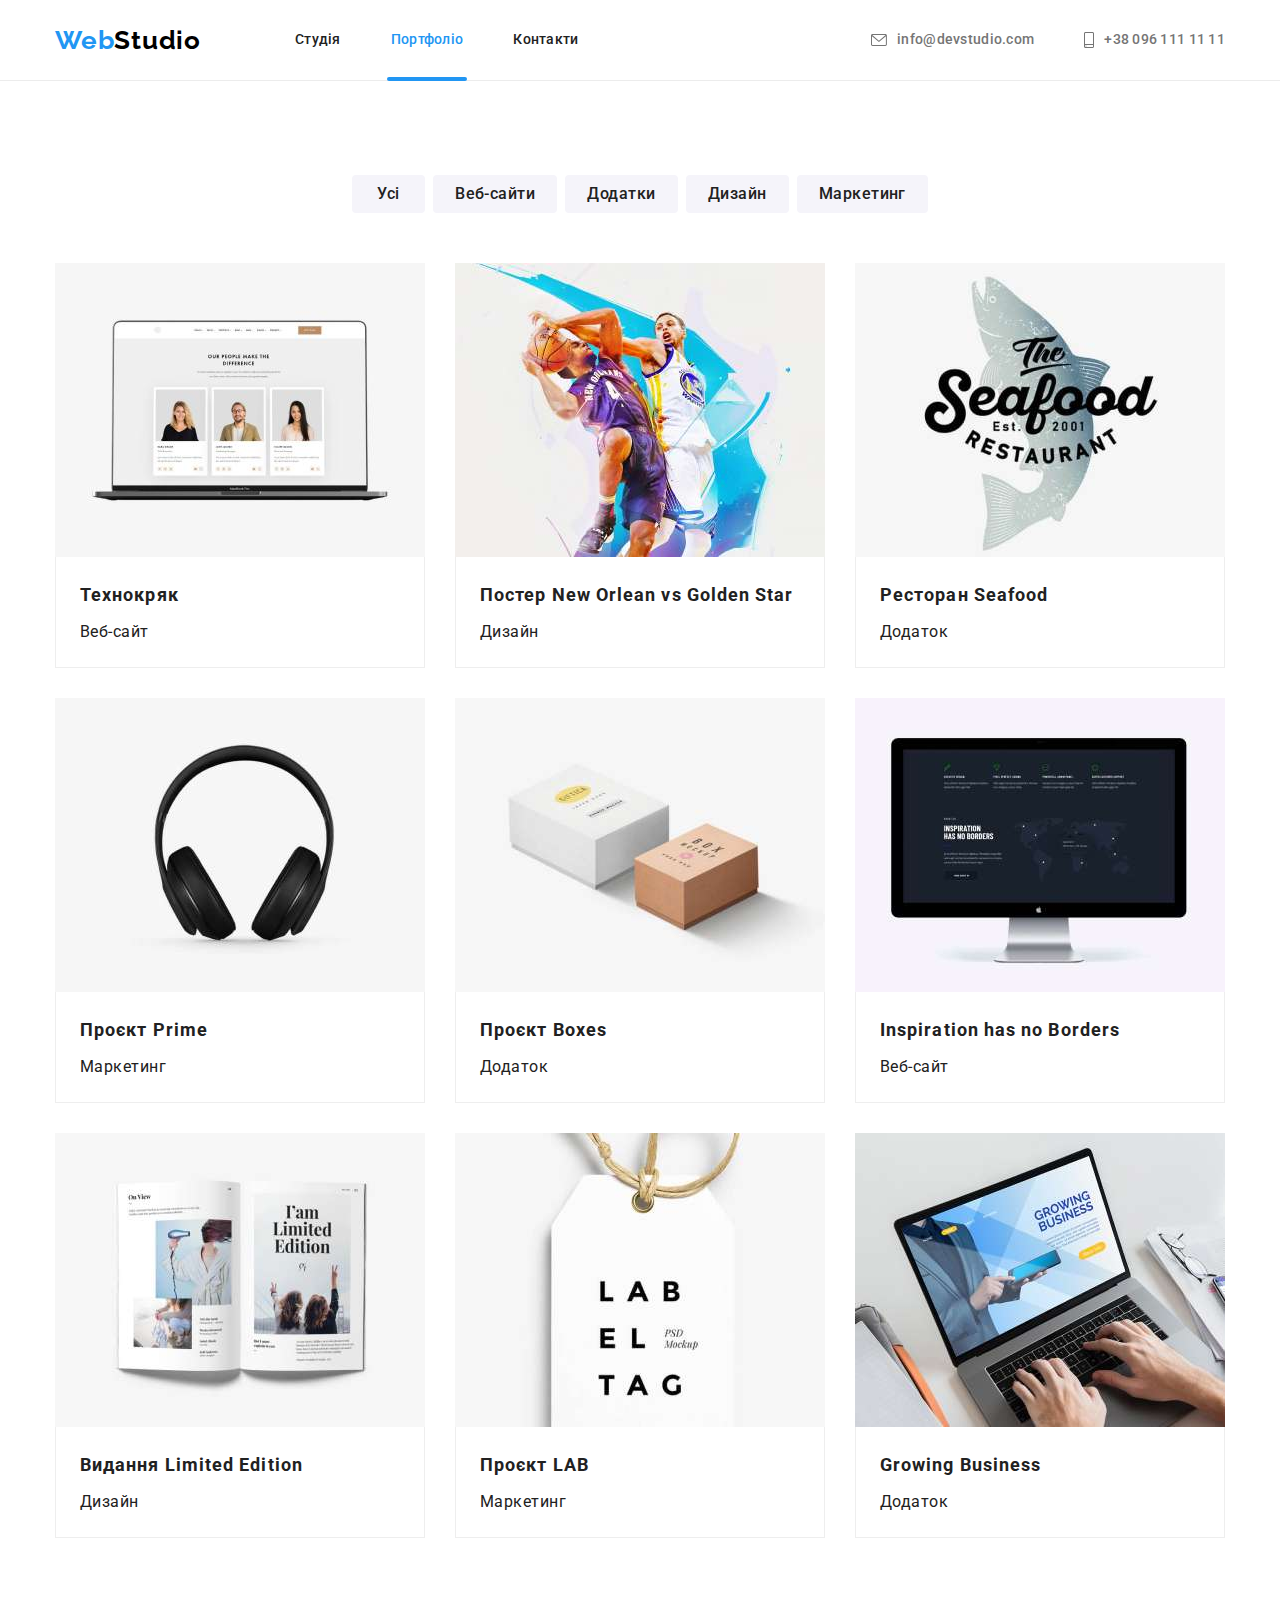
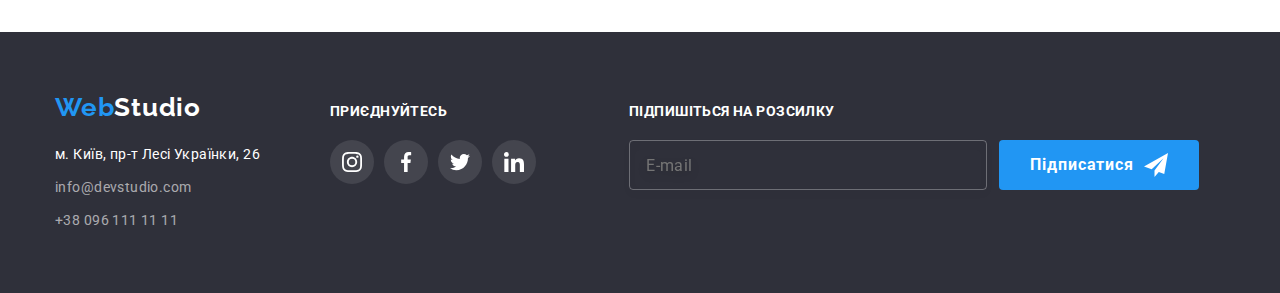
==== portfolio.html @ 92e7e2ba "Initial commit" ====
<!DOCTYPE html>
<html lang="uk">
  <head>
    <meta charset="UTF-8" />
    <meta http-equiv="X-UA-Compatible" content="IE=edge" />
    <meta name="viewport" content="width=device-width, initial-scale=1.0" />
    <title>Портфоліо</title>
    <link rel="preconnect" href="https://fonts.googleapis.com" />
    <link rel="preconnect" href="https://fonts.gstatic.com" crossorigin />
    <link
      href="https://fonts.googleapis.com/css2?family=Raleway:wght@700&family=Roboto:wght@400;500;700;900&display=swap"
      rel="stylesheet"
    />
    <link
      rel="stylesheet"
      href="https://cdnjs.cloudflare.com/ajax/libs/modern-normalize/1.1.0/modern-normalize.min.css"
    />

    <link rel="stylesheet" href="./css/styles.css" />
  </head>
  <body>
    <!-- Хедер -->
    <header class="header-page">
      <div class="header-flex container">
        <!-- Навігація -->
        <nav class="site-nav">
          <a href="./index.html" class="logo-header"><span class="logo-item">Web</span>Studio</a>
          <ul class="site-nav-list list">
            <li class="item"><a href="./index.html" class="link">Студія</a></li>
            <li class="item"><a href="./portfolio.html" class="link current">Портфоліо</a></li>
            <li class="item"><a href="#" class="link">Контакти</a></li>
          </ul>
        </nav>
        <ul class="contacts list">
          <li class="item">
            <a href="mailto:info@devstudio.com" class="mail link">
              <svg class="icon" width="16" height="12">
                <use href="./images/icons.svg#icon-envelope"></use>
              </svg>
              info@devstudio.com</a
            >
          </li>
          <li class="item">
            <a href="tel:+380961111111" class="phone link">
              <svg class="icon" width="10" height="16">
                <use href="./images/icons.svg#icon-smartphone"></use>
              </svg>
              +38 096 111 11 11</a
            >
          </li>
        </ul>
      </div>
    </header>
    <!-- Main -->
    <main>
      <!-- Кнопки фільтру -->
      <section class="portfolio section">
        <div class="container">
          <!-- Прихований заголовок -->
          <h1 class="portfolio-title visually-hidden">Портфоліо</h1>
          <ul class="filter-list list">
            <li class="item"><button type="button" class="button filter">Усі</button></li>
            <li class="item"><button type="button" class="button filter">Веб-сайти</button></li>
            <li class="item"><button type="button" class="button filter">Додатки</button></li>
            <li class="item"><button type="button" class="button filter">Дизайн</button></li>
            <li class="item"><button type="button" class="button filter">Маркетинг</button></li>
          </ul>
          <!--  Приклади робот -->
          <ul class="projects list">
            <li class="item">
              <a class="link" href="#">
                <div class="thumb">
                  <img
                    class="project-img"
                    src="./images/technocrack.jpg"
                    alt="Приклад виконаного веб-сайту"
                    width="370"
                    height="294"
                  />
                  <div class="card-overlay">
                    <p class="overlay-text">
                      Ресурс пропонує комплексні пропозиції з різним рівнем функціоналу та сервісів.
                      Все це дозволить відвідувачу отримати вичерпні відомості про компанію чи
                      приватну особу.
                    </p>
                  </div>
                </div>
                <div class="projects-descr">
                  <h2 class="project-title">Технокряк</h2>
                  <p class="text">Веб-сайт</p>
                </div>
              </a>
            </li>

            <li class="item">
              <a class="link" href="#">
                <div class="thumb">
                  <img
                    class="project-img"
                    src="./images/poster.jpg"
                    alt="Приклад дизайну постера"
                    width="370"
                    height="294"
                  />
                  <div class="card-overlay">
                    <p class="overlay-text">
                      Ресурс пропонує комплексні пропозиції з різним рівнем функціоналу та сервісів.
                      Все це дозволить відвідувачу отримати вичерпні відомості про компанію чи
                      приватну особу.
                    </p>
                  </div>
                </div>
                <div class="projects-descr">
                  <h2 class="project-title">Постер New Orlean vs Golden Star</h2>
                  <p class="text">Дизайн</p>
                </div>
              </a>
            </li>

            <li class="item">
              <a class="link" href="#">
                <div class="thumb">
                  <img
                    class="project-img"
                    src="./images/seafood.jpg"
                    alt="Приклад виконаного додатку"
                    width="370"
                    height="294"
                  />
                  <div class="card-overlay">
                    <p class="overlay-text">
                      Ресурс пропонує комплексні пропозиції з різним рівнем функціоналу та сервісів.
                      Все це дозволить відвідувачу отримати вичерпні відомості про компанію чи
                      приватну особу.
                    </p>
                  </div>
                </div>
                <div class="projects-descr">
                  <h2 class="project-title">Ресторан Seafood</h2>
                  <p class="text">Додаток</p>
                </div>
              </a>
            </li>

            <li class="item">
              <a class="link" href="#">
                <div class="thumb">
                  <img
                    class="project-img"
                    src="./images/project-prime.jpg"
                    alt="Приклад виконаного проєкту"
                    width="370"
                    height="294"
                  />
                  <div class="card-overlay">
                    <p class="overlay-text">
                      Ресурс пропонує комплексні пропозиції з різним рівнем функціоналу та сервісів.
                      Все це дозволить відвідувачу отримати вичерпні відомості про компанію чи
                      приватну особу.
                    </p>
                  </div>
                </div>
                <div class="projects-descr">
                  <h2 class="project-title">Проєкт Prime</h2>
                  <p class="text">Маркетинг</p>
                </div>
              </a>
            </li>

            <li class="item">
              <a class="link" href="#">
                <div class="thumb">
                  <img
                    class="project-img"
                    src="./images/project-boxes.jpg"
                    alt="Приклад виконаного проєкту"
                    width="370"
                    height="294"
                  />
                  <div class="card-overlay">
                    <p class="overlay-text">
                      Ресурс пропонує комплексні пропозиції з різним рівнем функціоналу та сервісів.
                      Все це дозволить відвідувачу отримати вичерпні відомості про компанію чи
                      приватну особу.
                    </p>
                  </div>
                </div>
                <div class="projects-descr">
                  <h2 class="project-title">Проєкт Boxes</h2>
                  <p class="text">Додаток</p>
                </div>
              </a>
            </li>

            <li class="item">
              <a class="link" href="#">
                <div class="thumb">
                  <img
                    class="project-img"
                    src="./images/no-borders.jpg"
                    alt="Приклад виконаного веб-сайту"
                    width="370"
                    height="294"
                  />
                  <div class="card-overlay">
                    <p class="overlay-text">
                      Ресурс пропонує комплексні пропозиції з різним рівнем функціоналу та сервісів.
                      Все це дозволить відвідувачу отримати вичерпні відомості про компанію чи
                      приватну особу.
                    </p>
                  </div>
                </div>
                <div class="projects-descr">
                  <h2 class="project-title">Inspiration has no Borders</h2>
                  <p class="text">Веб-сайт</p>
                </div>
              </a>
            </li>

            <li class="item">
              <a class="link" href="#">
                <div class="thumb">
                  <img
                    class="project-img"
                    src="./images/limited-edition.jpg"
                    alt="Приклад дизайну видання"
                    width="370"
                    height="294"
                  />
                  <div class="card-overlay">
                    <p class="overlay-text">
                      Ресурс пропонує комплексні пропозиції з різним рівнем функціоналу та сервісів.
                      Все це дозволить відвідувачу отримати вичерпні відомості про компанію чи
                      приватну особу.
                    </p>
                  </div>
                </div>
                <div class="projects-descr">
                  <h2 class="project-title">Видання Limited Edition</h2>
                  <p class="text">Дизайн</p>
                </div>
              </a>
            </li>

            <li class="item">
              <a class="link" href="#">
                <div class="thumb">
                  <img
                    class="project-img"
                    src="./images/project-lab.jpg"
                    alt="Приклад виконаного проєкту"
                    width="370"
                    height="294"
                  />
                  <div class="card-overlay">
                    <p class="overlay-text">
                      Ресурс пропонує комплексні пропозиції з різним рівнем функціоналу та сервісів.
                      Все це дозволить відвідувачу отримати вичерпні відомості про компанію чи
                      приватну особу.
                    </p>
                  </div>
                </div>
                <div class="projects-descr">
                  <h2 class="project-title">Проєкт LAB</h2>
                  <p class="text">Маркетинг</p>
                </div>
              </a>
            </li>

            <li class="item">
              <a class="link" href="#">
                <div class="thumb">
                  <img
                    class="project-img"
                    src="./images/growing-business.jpg"
                    alt="Приклад виконаного додатку"
                    width="370"
                    height="294"
                  />
                  <div class="card-overlay">
                    <p class="overlay-text">
                      Ресурс пропонує комплексні пропозиції з різним рівнем функціоналу та сервісів.
                      Все це дозволить відвідувачу отримати вичерпні відомості про компанію чи
                      приватну особу.
                    </p>
                  </div>
                </div>
                <div class="projects-descr">
                  <h2 class="project-title">Growing Business</h2>
                  <p class="text">Додаток</p>
                </div>
              </a>
            </li>
          </ul>
        </div>
      </section>
    </main>
    <!-- Футер -->
    <footer class="footer-section">
      <div class="footer-page container">
        <div>
          <a href="./index.html" class="logo-footer"><span class="logo-item">Web</span>Studio</a>
          <address class="address">
            <a
              class="address-descr link"
              href="https://goo.gl/maps/k6muJn8YtoqKnS7S7"
              target="_blank"
              rel="noreferrer noopener nofollow"
              >м. Київ, пр-т Лесі Українки, 26</a
            >
            <ul class="address-contacts list">
              <li class="list-item">
                <a href="mailto:info@devstudio.com" class="item link">info@devstudio.com</a>
              </li>
              <li class="list-item">
                <a href="tel:+380961111111" class="item link">+38 096 111 11 11</a>
              </li>
            </ul>
          </address>
        </div>
        <!-- Соцмережі -->
        <div class="social">
          <p class="social-text">Приєднуйтесь</p>
          <ul class="social-links-list">
            <li class="item list">
              <a href="#" class="social-link" aria-label="Instagram">
                <svg class="icon" width="20" height="20">
                  <use href="./images/icons.svg#icon-instagram"></use>
                </svg>
              </a>
            </li>
            <li class="item list">
              <a href="#" class="social-link" aria-label="Facebook">
                <svg class="icon" width="20" height="20">
                  <use href="./images/icons.svg#icon-facebook"></use>
                </svg>
              </a>
            </li>
            <li class="item list">
              <a href="#" class="social-link" aria-label="Twitter">
                <svg class="icon" width="20" height="20">
                  <use href="./images/icons.svg#icon-twitter"></use>
                </svg>
              </a>
            </li>
            <li class="item list">
              <a href="#" class="social-link" aria-label="Linkedin">
                <svg class="icon" width="20" height="20">
                  <use href="./images/icons.svg#icon-linkedin"></use>
                </svg>
              </a>
            </li>
          </ul>
        </div>
        <!-- Підписка на розсилку -->
        <form class="mailing-form">
          <div role="group" aria-labelledby="mailing-block" class="mailing-block">
            <h2 id="mailing-block" class="mailing-text">Підпишіться на розсилку</h2>
            <div class="mailing-group">
              <input type="email" name="email" id="mailing-email" placeholder="E-mail" />
              <button type="submit" class="button mailing-button">
                Підписатися
                <svg class="icon" width="24" height="24">
                  <use href="./images/icons.svg#icon-paperplane"></use>
                </svg>
              </button>
            </div>
          </div>
        </form>
      </div>
    </footer>
  </body>
</html>
---- css/styles.css ----
:root {
  --accent-color: #2196f3;
  --primary-text-color: #212121;
  --secondary-text-color: #757575;
  --primary-white-color: #ffffff;

  --button-bg-color: #f5f4fa;
  --button-focus-color: #188ce8;
  --dark-bg-color: #2f303a;
  --bg-main-color: #ffffff;
  --bg-secondary-color: #f5f4fa;
  --example-img-text-bg-color: rgba(47, 48, 58, 0.8);

  --card-overlay-bg-color: rgba(33, 150, 243, 0.9);
  --icon-color: #afb1b8;
  --modal-backdrop-color: rgba(0, 0, 0, 0.2);
  --address-contacts-color: rgba(255, 255, 255, 0.6);
}

body {
  /* Паддінг для фіксованого хедеру */
  /* padding: 81px; */

  color: var(--primary-text-color);
  background-color: var(--primary-white-color);
  font-family: 'Roboto', sans-serif;
  /* letter-spacing: 0.03em; */
}

/* Утіліти */

h1,
h2,
h3,
h4,
h5,
h6,
p {
  margin: 0;
}

ul {
  margin: 0;
  padding: 0;
}

.list {
  list-style: none;
}

.link {
  text-decoration: none;

  transition: color 250ms cubic-bezier(0.4, 0, 0.2, 1);
}

.section {
  padding-top: 94px;
  padding-bottom: 94px;
}

.centered {
  text-align: center;
}

.container {
  width: 1200px;
  padding-left: 15px;
  padding-right: 15px;
  margin: 0 auto;

  /* outline: 2px solid red; */
}

.visually-hidden {
  position: absolute;
  white-space: nowrap;
  width: 1px;
  height: 1px;
  overflow: hidden;
  border: 0;
  padding: 0;
  clip: rect(0 0 0 0);
  clip-path: inset(50%);
  margin: -1px;
}

.icon {
  display: block;
}

/* Навігація сайту */

.logo-header {
  margin-right: 94px;

  color: #000000;

  text-decoration: none;
  font-family: 'Raleway', sans-serif;
  font-weight: 700;
  font-size: 26px;
  line-height: 1.19;
  letter-spacing: 0.03em;
}

.logo-item {
  color: var(--accent-color);
}

.site-nav {
  display: flex;
  align-items: center;
}

.site-nav-list {
  display: flex;
}

.site-nav-list .item + .item,
.contacts .item + .item {
  margin-left: 50px;
}

.site-nav-list .link {
  position: relative;
  display: block;
  padding-top: 32px;
  padding-bottom: 32px;

  color: var(--primary-text-color);

  font-weight: 500;
  font-size: 14px;
  line-height: 1.14;
  letter-spacing: 0.02em;
}

.site-nav-list .current::after {
  position: absolute;
  left: -5%;
  bottom: -1px;
  overflow: visible;

  display: block;
  content: '';
  width: 110%;
  height: 4px;
  border-radius: 2px;

  background-color: var(--accent-color);
}

.site-nav-list .current {
  color: var(--accent-color);
}

.contacts {
  display: flex;
  align-items: center;
  margin-left: auto;
}

.contacts .link {
  display: flex;
  align-items: center;
  padding-top: 32px;
  padding-bottom: 32px;

  color: var(--secondary-text-color);

  font-weight: 500;
  font-size: 14px;
  line-height: 1.14;
  letter-spacing: 0.02em;
}

.contacts .icon {
  margin-right: 10px;
  fill: currentColor;
}

.header-page {
  /* Додає фіксований хедер */

  /* position: fixed;
  top: 0;
  left: 0;
  width: 100%;
  z-index: 1; */

  border-bottom: 1px solid #ececec;
}

.header-flex {
  display: flex;
  align-items: center;
}

/* Герой */

.hero {
  background-color: var(--dark-bg-color);
  padding-top: 200px;
  padding-bottom: 200px;
}

.overlay {
  max-width: 1600px;
  height: 600px;
  margin-left: auto;
  margin-right: auto;
  background-image: linear-gradient(to right, rgba(47, 48, 58, 0.4), rgba(47, 48, 58, 0.4)),
    url(../images/hero-bg.jpg);
  background-color: #c4c4c4;
  background-repeat: no-repeat;
  background-position: center;
}

.hero-title {
  max-width: 696px;
  margin: 0 auto;
  margin-bottom: 40px;

  color: var(--primary-white-color);
  font-weight: 900;
  font-size: 44px;
  line-height: 1.36;
  text-align: center;
  letter-spacing: 0.06em;
  text-transform: uppercase;
}

/* Переваги */

.features {
  background-color: var(--bg-main-color);
}

.features-list {
  display: flex;
  flex-wrap: wrap;
}

.features-list .item {
  width: calc((100% - 90px) / 4);
  margin-right: 30px;
}

.features-list .item:nth-child(4n) {
  margin-right: 0;
}

.features-list .icon-bg {
  display: flex;
  justify-content: center;
  align-items: center;
  height: 120px;
  margin-bottom: 30px;
  border-radius: 4px;

  background-color: var(--bg-secondary-color);
}

.feature-title {
  margin-bottom: 10px;

  font-size: 14px;
  line-height: 1.14;
  text-transform: uppercase;
  letter-spacing: 0.03em;
}

.features-list .descr {
  font-size: 14px;
  line-height: 1.71;
  letter-spacing: 0.03em;
}

/* Приклади робіт та команда */

.examples-title,
.team-title,
.clients-title {
  font-size: 36px;
  line-height: 1.17;
  letter-spacing: 0.03em;
}

/* Приклади робіт */

.examples {
  padding-top: 0;
  background-color: var(--bg-main-color);
}

.example-img {
  display: block;
}

.examples-title {
  margin-bottom: 50px;
}

.example {
  display: flex;
}

.example .item {
  width: calc((100% - 60px) / 3);
  margin-right: 30px;
}

.example .thumb {
  position: relative;
}

.example .img-descr {
  position: absolute;
  left: 0;
  bottom: 0;
  width: 100%;
  height: 70px;
  display: flex;
  justify-content: center;
  align-items: center;

  font-size: 14px;
  line-height: 1.14;
  letter-spacing: 0.03em;
  text-transform: uppercase;

  color: var(--primary-white-color);
  background-color: var(--example-img-text-bg-color);
}

.example .item:nth-child(3n) {
  margin-right: 0;
}

/* Команда */

.team {
  background-color: var(--bg-secondary-color);
}

.team-title {
  margin-bottom: 50px;

  letter-spacing: 0.03em;
}

.team-list {
  display: flex;
}

.team-photo {
  display: block;
  margin-bottom: 30px;
}

.team-member {
  margin-bottom: 10px;

  font-weight: 500;
  font-size: 16px;
  line-height: 1.19;
  letter-spacing: 0.03em;
}

.team .descr {
  margin-bottom: 16px;

  font-size: 16px;
  line-height: 1.19;
  letter-spacing: 0.03em;
}

.team-social-links {
  display: flex;
  justify-content: center;
}

.team-social-links .item + .item {
  margin-left: 10px;
}

.team-list .team-card {
  width: calc((100% - 90px) / 4);
  margin-right: 30px;
  padding-bottom: 30px;
  border-radius: 0px 0px 4px 4px;
  box-shadow: 0px 1px 3px rgba(0, 0, 0, 0.12), 0px 1px 1px rgba(0, 0, 0, 0.14),
    0px 2px 1px rgba(0, 0, 0, 0.2);

  background-color: var(--bg-main-color);
}

.team-list .team-card:nth-child(4n) {
  margin-right: 0;
}

.team .social-link {
  display: flex;
  justify-content: center;
  align-items: center;

  width: 44px;
  height: 44px;
  border-radius: 50%;

  color: var(--icon-color);

  transition: color 250ms cubic-bezier(0.4, 0, 0.2, 1),
    background-color 250ms cubic-bezier(0.4, 0, 0.2, 1);
}

.team .social-link:hover,
.team .social-link:focus {
  color: var(--primary-white-color);
  background-color: var(--accent-color);
}

.team-social-links .icon {
  fill: currentColor;
}

/* Секції */
.features-list .descr,
.team .descr,
.projects .descr {
  color: var(--secondary-text-color);
}

/* Клієнти */

.clients-title {
  margin-bottom: 50px;

  letter-spacing: 0.03em;
}

.clients-list {
  display: flex;
  flex-wrap: wrap;
}

.clients-list .item {
  width: calc((100% - 150px) / 6);
  height: 92px;
}

.clients-list .item + .item {
  margin-left: 30px;
}

.clients-logo {
  display: flex;
  justify-content: center;
  align-items: center;
  height: 92px;
  border: 1px solid var(--icon-color);
  border-radius: 4px;

  color: var(--icon-color);

  transition: color 250ms cubic-bezier(0.4, 0, 0.2, 1);
}

.clients-logo .icon {
  fill: currentColor;
}

.clients-logo:hover,
.clients-logo:focus {
  color: var(--accent-color);
  border: 1px solid var(--accent-color);
}

/* Футер */

.footer-section {
  padding-top: 60px;
  padding-bottom: 60px;

  background-color: var(--dark-bg-color);
}

.footer-page {
  display: flex;
  align-items: baseline;
}

.logo-footer {
  display: block;
  margin-bottom: 20px;

  color: #ffffff;
  text-decoration: none;
  font-family: 'Raleway', sans-serif;
  font-weight: 700;
  font-size: 26px;
  line-height: 1.19;
  letter-spacing: 0.03em;
}

.address {
  color: var(--primary-white-color);
}

.address-descr {
  display: block;
  margin-bottom: 9px;

  color: var(--primary-white-color);
  font-style: normal;
  font-size: 14px;
  line-height: 1.71;
  letter-spacing: 0.03em;
}

.address-contacts .list-item {
  display: block;
  margin-bottom: 9px;
}

.address-contacts .list-item:last-child {
  margin-bottom: 0;
}

.address-contacts .link {
  color: var(--address-contacts-color);

  font-style: normal;
  font-size: 14px;
  line-height: 1.71;
  letter-spacing: 0.03em;
}

.link:hover,
.link:focus {
  color: var(--accent-color);
}

.social {
  margin-left: 70px;
}

.social-text {
  margin-bottom: 20px;

  color: var(--primary-white-color);
  font-weight: 700;
  font-size: 14px;
  line-height: 1.14;
  text-transform: uppercase;
  letter-spacing: 0.03em;
}

.social-links-list {
  display: flex;
}

.social-links-list .icon {
  fill: currentColor;
}

.social-links-list .item + .item {
  margin-left: 10px;
}

.footer-page .social-link {
  display: flex;
  justify-content: center;
  align-items: center;

  width: 44px;
  height: 44px;
  border-radius: 50%;

  color: var(--primary-white-color);
  background-color: rgba(255, 255, 255, 0.1);
  background-repeat: no-repeat;
  background-position: center;

  transition: background-color 250ms cubic-bezier(0.4, 0, 0.2, 1);
}

.footer-page .social-link:hover,
.footer-page .social-link:focus {
  background-color: var(--accent-color);
}

.mailing-form {
  margin-left: 93px;
}

.mailing-text {
  display: block;
  margin-bottom: 20px;

  font-size: 14px;
  line-height: 1.14;
  letter-spacing: 0.03em;
  text-transform: uppercase;

  color: var(--primary-white-color);
}

.mailing-block [type='email'] {
  margin-right: 12px;
  width: 358px;
  height: 50px;
}

.mailing-block [placeholder] {
  padding: 15px 16px;
  font-size: 16px;
  line-height: 1.25;
  letter-spacing: 0.03em;

  color: var(--address-contacts-color);
  background-color: transparent;

  border: 1px solid rgba(255, 255, 255, 0.3);
  filter: drop-shadow(0px 4px 4px rgba(0, 0, 0, 0.15));
  border-radius: 4px;
}

.mailing-button {
  display: flex;
  justify-content: center;
  align-items: center;
  width: 200px;
  height: 50px;
  padding: 10px 28px;

  font-weight: 700;
  font-size: 16px;
  line-height: 1.88;
  letter-spacing: 0.06em;

  color: var(--primary-white-color);
}

.mailing-button:hover,
.mailing-button:focus {
  background-color: var(--button-focus-color);
}

.mailing-group {
  display: flex;
}

.mailing-group .icon {
  margin-left: 10px;
  fill: currentColor;
}

/* Портфоліо */

.filter-list {
  display: flex;
  justify-content: center;
  margin-bottom: 50px;
}

.filter-list .item + .item {
  margin-left: 8px;
}

/* Приклади проєктів */

.projects {
  display: flex;
  flex-wrap: wrap;
}

.project-img {
  display: block;
}

.projects-descr {
  padding: 20px 24px;
  border: 1px solid #eeeeee;
  border-top: none;
}

.project-title {
  margin-bottom: 4px;

  font-size: 18px;
  line-height: 2;
  letter-spacing: 0.06em;
}

.projects .item {
  width: calc((100% - 60px) / 3);
  margin-right: 30px;
  margin-bottom: 30px;
}

.projects .link {
  display: block;
  color: inherit;

  transition: box-shadow 250ms cubic-bezier(0.4, 0, 0.2, 1);
}

.projects .thumb {
  position: relative;
  overflow: hidden;
}

.projects .card-overlay {
  position: absolute;
  top: 0;
  left: 0;
  width: 100%;
  height: 100%;
  padding: 63px 24px;

  font-size: 18px;
  line-height: 1.55;
  letter-spacing: 0.03em;

  color: var(--primary-white-color);
  background-color: var(--card-overlay-bg-color);

  transform: translateY(100%);
  transition: transform 250ms cubic-bezier(0.4, 0, 0.2, 1);
}

.projects .link:hover,
.projects .link:focus {
  box-shadow: 0px 1px 1px rgba(0, 0, 0, 0.12), 0px 4px 4px rgba(0, 0, 0, 0.06),
    1px 4px 6px rgba(0, 0, 0, 0.16);
}

.projects .link:hover .card-overlay,
.projects .link:focus .card-overlay {
  transform: translateY(0%);
}

.projects .item:nth-child(3n) {
  margin-right: 0;
}

.projects .item:nth-last-child(-n + 3) {
  margin-bottom: 0;
}

.projects .text {
  font-size: 16px;
  line-height: 1.88;
  letter-spacing: 0.03em;
}

/* Кнопки */

.button {
  border-radius: 4px;
  border: none;

  color: var(--primary-white-color);
  background-color: var(--accent-color);

  font-family: inherit;
  cursor: pointer;

  transition: color 250ms cubic-bezier(0.4, 0, 0.2, 1),
    background-color 250ms cubic-bezier(0.4, 0, 0.2, 1),
    box-shadow 250ms cubic-bezier(0.4, 0, 0.2, 1);
}

.hero-button {
  padding: 10px 32px;
  box-shadow: 0px 4px 4px rgba(0, 0, 0, 0.15);

  font-weight: 700;
  font-size: 16px;
  line-height: 1.88;
  text-align: center;
  letter-spacing: 0.06em;
}

.hero-button:hover,
.hero-button:focus {
  background-color: var(--button-focus-color);
}

.filter {
  min-width: 73px;
  padding: 6px 22px;

  color: var(--primary-text-color);
  background-color: var(--button-bg-color);

  font-weight: 500;
  font-size: 16px;
  line-height: 1.62;
  letter-spacing: 0.03em;
}

.filter:hover,
.filter:focus {
  box-shadow: 0px 3px 1px rgba(0, 0, 0, 0.1), 0px 1px 2px rgba(0, 0, 0, 0.08),
    0px 2px 2px rgba(0, 0, 0, 0.12);

  background-color: var(--accent-color);
  color: var(--primary-white-color);
}

/* Модальне вікно */

.backdrop.is-hidden {
  visibility: visible;
  opacity: 0;
  pointer-events: none;
}

.backdrop {
  position: fixed;
  top: 0;
  left: 0;
  width: 100%;
  height: 100%;
  z-index: 2;

  background-color: var(--modal-backdrop-color);

  opacity: 1;
  transition: opacity 250ms cubic-bezier(0.4, 0, 0.2, 1);
}

.backdrop.is-hidden .modal {
  transform: translate(-50%, -50%) scale(1.2);
}

.modal {
  position: absolute;
  top: 50%;
  left: 50%;

  width: 528px;
  height: 581px;
  padding: 40px;
  border-radius: 4px;

  background-color: var(--bg-main-color);

  transform: translate(-50%, -50%) scale(1);
  transition: transform 250ms cubic-bezier(0.4, 0, 0.2, 1);
}

.modal .close-button {
  position: absolute;
  top: 8px;
  right: 8px;

  display: flex;
  justify-content: center;
  align-items: center;
  cursor: pointer;

  width: 30px;
  height: 30px;
  padding: 0;
  margin: 0;
  border-radius: 50%;
  border: 1px solid rgba(0, 0, 0, 0.1);

  color: var(--primary-text-color);
  background-color: var(--bg-main-color);

  transition: color 250ms cubic-bezier(0.4, 0, 0.2, 1);
}

.modal .close-icon {
  fill: currentColor;
}

.modal .close-button:hover,
.modal .close-button:focus {
  color: var(--accent-color);
}

.modal-heading {
  display: block;
  text-align: center;
  margin-bottom: 12px;

  font-size: 20px;
  line-height: 1.15;
  letter-spacing: 0.03em;

  color: var(--primary-text-color);
}

/* Форма */

.form {
  font-size: 12px;
  line-height: 1.17;
  letter-spacing: 0.01em;
  color: var(--secondary-text-color);
}

.form-field {
  position: relative;
  display: flex;
  flex-direction: column;
  transition: color 2500ms cubic-bezier(0.4, 0, 0.2, 1);
}

.form-field + .form-field {
  margin-top: 10px;
}

/* Чому не працює селектор псевдокласу у даному випадку? */

.form-field:last-child {
  margin-bottom: 20px;
}

.form-field .icon {
  position: absolute;
  top: 50%;
  left: 12px;

  color: var(--primary-text-color);
  fill: currentColor;

  transition: color 250ms cubic-bezier(0.4, 0, 0.2, 1);
}

.form-field:focus-within .icon {
  color: var(--accent-color);
}

.form-field:focus-within .form-input {
  outline: 1px solid var(--accent-color);
}

.form-input {
  height: 40px;
  margin-top: 4px;
  padding-left: 42px;

  border: 1px solid rgba(33, 33, 33, 0.2);
  border-radius: 4px;

  outline: transparent;
  transition: outline 250ms cubic-bezier(0.4, 0, 0.2, 1);
}

.form-textarea {
  resize: none;
  height: 120px;
  margin-top: 4px;
  padding: 12px 16px;

  letter-spacing: 0.01em;
  border: 1px solid rgba(33, 33, 33, 0.2);
  border-radius: 4px;

  outline: transparent;
  transition: outline 250ms cubic-bezier(0.4, 0, 0.2, 1);
}

.form-field:focus-within .form-textarea {
  outline: 1px solid var(--accent-color);
}

.form-textarea::placeholder {
  color: rgba(117, 117, 117, 0.5);
}

/* Чекбокс */

.form-checkbox {
  display: flex;
  justify-content: center;
  align-items: center;
  margin: 20px auto 30px;

  font-size: 14px;
  line-height: 1.71;
  letter-spacing: 0.03em;
}

.form-checkbox .checkbox {
  position: absolute;
  white-space: nowrap;
  width: 1px;
  height: 1px;
  overflow: hidden;
  border: 0;
  padding: 0;
  clip: rect(0 0 0 0);
  clip-path: inset(50%);
  margin: -1px;
}

.form-checkbox .icon {
  width: 16px;
  height: 15px;
  margin-right: 7px;

  background-image: url(../images/icon-checkbox.svg);
}

.checkbox:checked + .icon {
  background-image: url(../images/icon-check.svg);
}

.checkbox:focus + .icon {
  outline: 1px solid var(--primary-text-color);
  border-radius: 1px;
}

.policy-agreement {
  margin-left: 0.3em;
  color: var(--accent-color);
}

.form-button {
  display: block;
  margin: 0 auto;
  width: 200px;
  height: 50px;

  font-weight: 700;
  font-size: 16px;
  line-height: 1.88;
  letter-spacing: 0.06em;
}

.form-button:hover,
.form-button:focus {
  background-color: var(--button-focus-color);
}
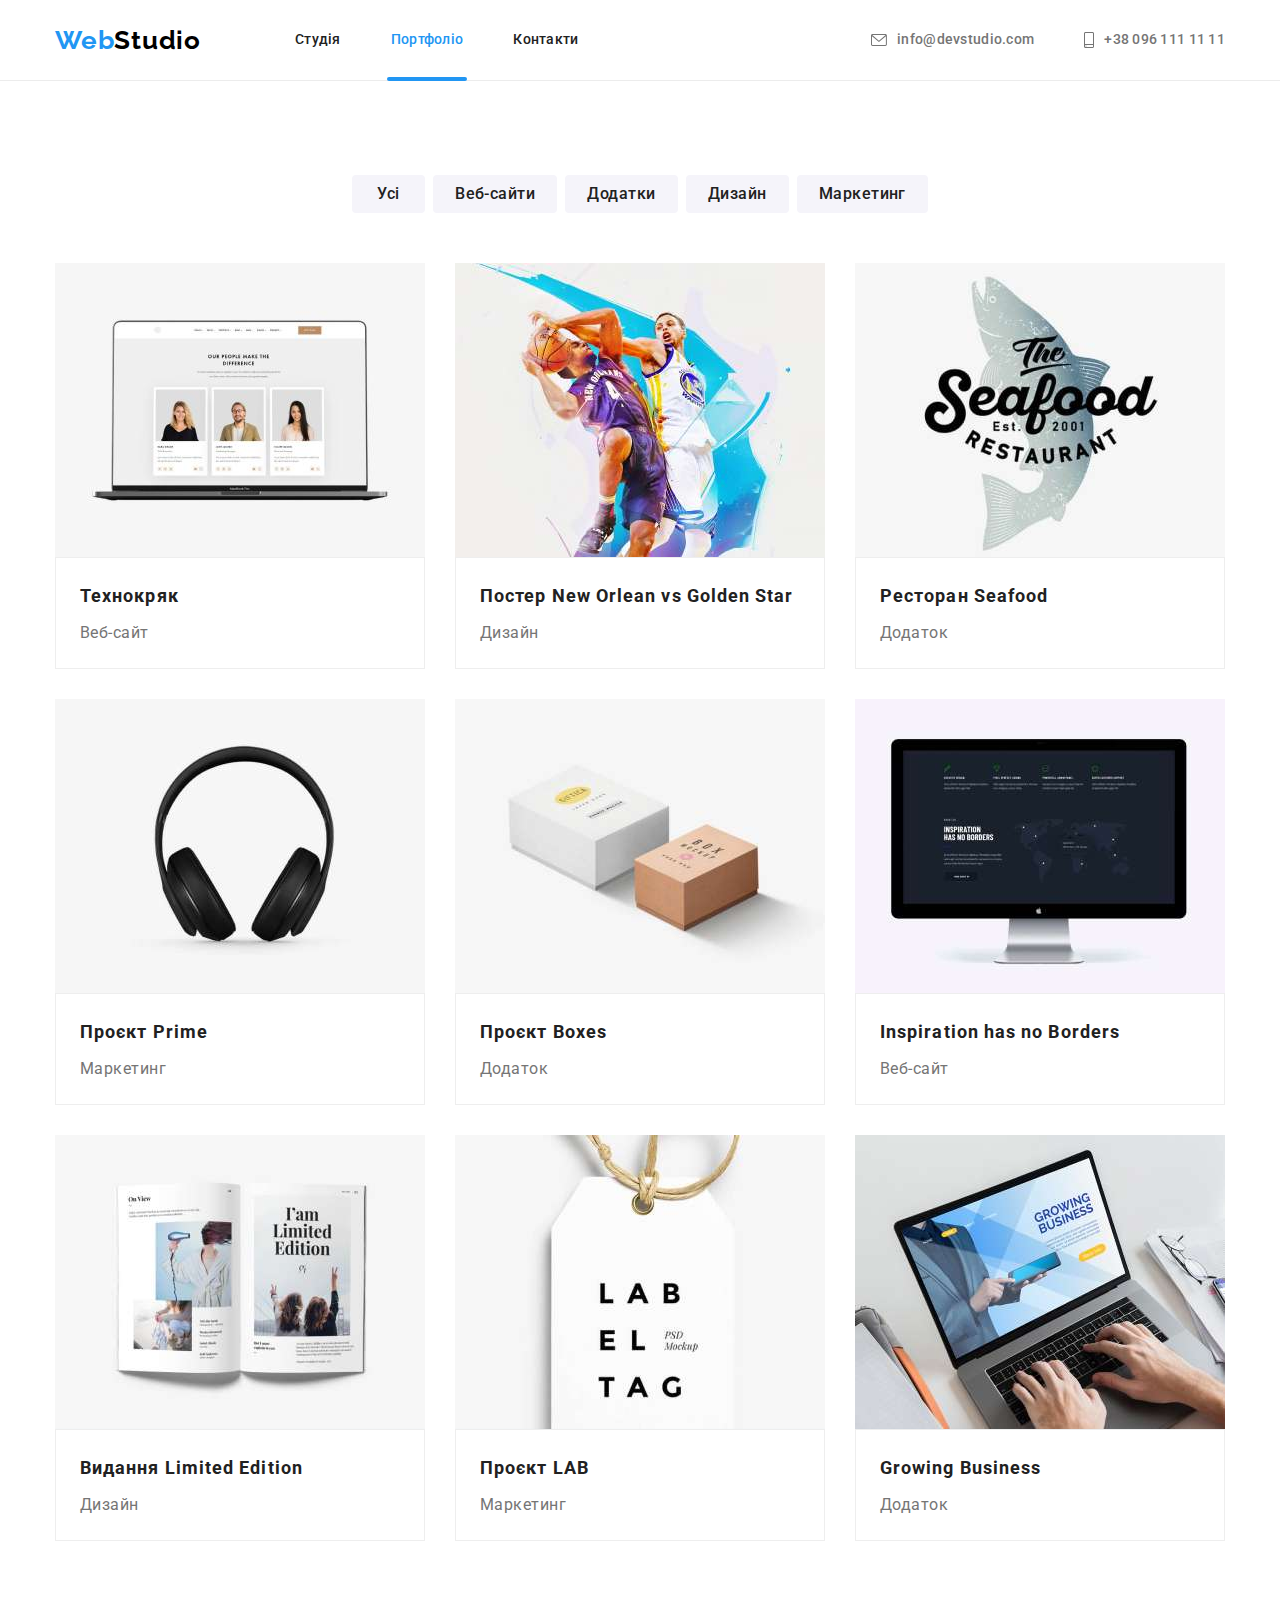
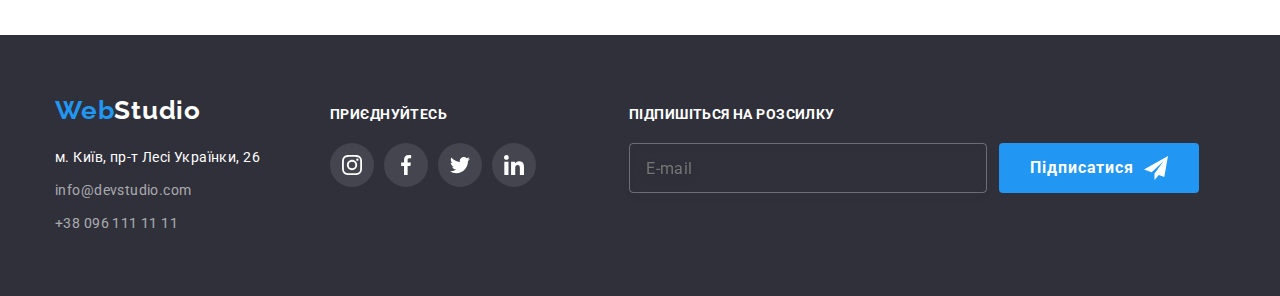
==== commit 12d0b93b: "Додає БЕМ, SASS" ====
--- a/portfolio.html
+++ b/portfolio.html
@@ -15,34 +15,41 @@
       rel="stylesheet"
       href="https://cdnjs.cloudflare.com/ajax/libs/modern-normalize/1.1.0/modern-normalize.min.css"
     />
-
-    <link rel="stylesheet" href="./css/styles.css" />
+    <link rel="stylesheet" href="./css/main.min.css" />
   </head>
   <body>
     <!-- Хедер -->
-    <header class="header-page">
-      <div class="header-flex container">
+    <header class="page-header">
+      <div class="page-header__wrapper container">
         <!-- Навігація -->
         <nav class="site-nav">
-          <a href="./index.html" class="logo-header"><span class="logo-item">Web</span>Studio</a>
-          <ul class="site-nav-list list">
-            <li class="item"><a href="./index.html" class="link">Студія</a></li>
-            <li class="item"><a href="./portfolio.html" class="link current">Портфоліо</a></li>
-            <li class="item"><a href="#" class="link">Контакти</a></li>
+          <a href="./index.html" class="logo page-header__logo">
+            <span class="logo logo--accent">Web</span>Studio</a
+          >
+          <ul class="site-nav__list list">
+            <li class="site-nav__item">
+              <a href="./index.html" class="site-nav__link">Студія</a>
+            </li>
+            <li class="site-nav__item">
+              <a href="./portfolio.html" class="site-nav__link site-nav__link--current">Портфоліо</a>
+            </li>
+            <li class="site-nav__item">
+              <a href="#" class="site-nav__link">Контакти</a>
+            </li>
           </ul>
         </nav>
-        <ul class="contacts list">
-          <li class="item">
-            <a href="mailto:info@devstudio.com" class="mail link">
-              <svg class="icon" width="16" height="12">
+        <ul class="contacts">
+          <li class="contacts__item">
+            <a href="mailto:info@devstudio.com" class="contacts__link">
+              <svg class="contacts__icon" width="16" height="12">
                 <use href="./images/icons.svg#icon-envelope"></use>
               </svg>
               info@devstudio.com</a
             >
           </li>
-          <li class="item">
-            <a href="tel:+380961111111" class="phone link">
-              <svg class="icon" width="10" height="16">
+          <li class="contacts__item">
+            <a href="tel:+380961111111" class="contacts__link">
+              <svg class="contacts__icon" width="10" height="16">
                 <use href="./images/icons.svg#icon-smartphone"></use>
               </svg>
               +38 096 111 11 11</a
@@ -57,237 +64,237 @@
       <section class="portfolio section">
         <div class="container">
           <!-- Прихований заголовок -->
-          <h1 class="portfolio-title visually-hidden">Портфоліо</h1>
-          <ul class="filter-list list">
-            <li class="item"><button type="button" class="button filter">Усі</button></li>
-            <li class="item"><button type="button" class="button filter">Веб-сайти</button></li>
-            <li class="item"><button type="button" class="button filter">Додатки</button></li>
-            <li class="item"><button type="button" class="button filter">Дизайн</button></li>
-            <li class="item"><button type="button" class="button filter">Маркетинг</button></li>
+          <h1 class="portfolio__title">Портфоліо</h1>
+          <ul class="filter">
+            <li class="filter__item"><button type="button" class="button filter__button">Усі</button></li>
+            <li class="filter__item"><button type="button" class="button filter__button">Веб-сайти</button></li>
+            <li class="filter__item"><button type="button" class="button filter__button">Додатки</button></li>
+            <li class="filter__item"><button type="button" class="button filter__button">Дизайн</button></li>
+            <li class="filter__item"><button type="button" class="button filter__button">Маркетинг</button></li>
           </ul>
           <!--  Приклади робот -->
-          <ul class="projects list">
-            <li class="item">
-              <a class="link" href="#">
-                <div class="thumb">
-                  <img
-                    class="project-img"
+          <ul class="projects">
+            <li class="projects__item">
+              <a class="project" href="#">
+                <div class="project__thumb">
+                  <img
+                    class="project__img"
                     src="./images/technocrack.jpg"
                     alt="Приклад виконаного веб-сайту"
                     width="370"
                     height="294"
                   />
-                  <div class="card-overlay">
-                    <p class="overlay-text">
-                      Ресурс пропонує комплексні пропозиції з різним рівнем функціоналу та сервісів.
-                      Все це дозволить відвідувачу отримати вичерпні відомості про компанію чи
-                      приватну особу.
-                    </p>
-                  </div>
-                </div>
-                <div class="projects-descr">
-                  <h2 class="project-title">Технокряк</h2>
-                  <p class="text">Веб-сайт</p>
-                </div>
-              </a>
-            </li>
-
-            <li class="item">
-              <a class="link" href="#">
-                <div class="thumb">
-                  <img
-                    class="project-img"
+                  <div class="project__overlay">
+                    <p class="project__text">
+                      Ресурс пропонує комплексні пропозиції з різним рівнем функціоналу та сервісів.
+                      Все це дозволить відвідувачу отримати вичерпні відомості про компанію чи
+                      приватну особу.
+                    </p>
+                  </div>
+                </div>
+                <div class="project__meta">
+                  <h2 class="project__title">Технокряк</h2>
+                  <p class="project__subtitle">Веб-сайт</p>
+                </div>
+              </a>
+            </li>
+
+            <li class="projects__item">
+              <a class="project" href="#">
+                <div class="project__thumb">
+                  <img
+                    class="project__image"
                     src="./images/poster.jpg"
                     alt="Приклад дизайну постера"
                     width="370"
                     height="294"
                   />
-                  <div class="card-overlay">
-                    <p class="overlay-text">
-                      Ресурс пропонує комплексні пропозиції з різним рівнем функціоналу та сервісів.
-                      Все це дозволить відвідувачу отримати вичерпні відомості про компанію чи
-                      приватну особу.
-                    </p>
-                  </div>
-                </div>
-                <div class="projects-descr">
-                  <h2 class="project-title">Постер New Orlean vs Golden Star</h2>
-                  <p class="text">Дизайн</p>
-                </div>
-              </a>
-            </li>
-
-            <li class="item">
-              <a class="link" href="#">
-                <div class="thumb">
-                  <img
-                    class="project-img"
+                  <div class="project__overlay">
+                    <p class="project__text">
+                      Ресурс пропонує комплексні пропозиції з різним рівнем функціоналу та сервісів.
+                      Все це дозволить відвідувачу отримати вичерпні відомості про компанію чи
+                      приватну особу.
+                    </p>
+                  </div>
+                </div>
+                <div class="project__meta">
+                  <h2 class="project__title">Постер New Orlean vs Golden Star</h2>
+                  <p class="project__subtitle">Дизайн</p>
+                </div>
+              </a>
+            </li>
+
+            <li class="projects__item">
+              <a class="project" href="#">
+                <div class="project__thumb">
+                  <img
+                    class="project__image"
                     src="./images/seafood.jpg"
                     alt="Приклад виконаного додатку"
                     width="370"
                     height="294"
                   />
-                  <div class="card-overlay">
-                    <p class="overlay-text">
-                      Ресурс пропонує комплексні пропозиції з різним рівнем функціоналу та сервісів.
-                      Все це дозволить відвідувачу отримати вичерпні відомості про компанію чи
-                      приватну особу.
-                    </p>
-                  </div>
-                </div>
-                <div class="projects-descr">
-                  <h2 class="project-title">Ресторан Seafood</h2>
-                  <p class="text">Додаток</p>
-                </div>
-              </a>
-            </li>
-
-            <li class="item">
-              <a class="link" href="#">
-                <div class="thumb">
-                  <img
-                    class="project-img"
+                  <div class="project__overlay">
+                    <p class="project__text">
+                      Ресурс пропонує комплексні пропозиції з різним рівнем функціоналу та сервісів.
+                      Все це дозволить відвідувачу отримати вичерпні відомості про компанію чи
+                      приватну особу.
+                    </p>
+                  </div>
+                </div>
+                <div class="project__meta">
+                  <h2 class="project__title">Ресторан Seafood</h2>
+                  <p class="project__subtitle">Додаток</p>
+                </div>
+              </a>
+            </li>
+
+            <li class="projects__item">
+              <a class="project" href="#">
+                <div class="project__thumb">
+                  <img
+                    class="project__image"
                     src="./images/project-prime.jpg"
                     alt="Приклад виконаного проєкту"
                     width="370"
                     height="294"
                   />
-                  <div class="card-overlay">
-                    <p class="overlay-text">
-                      Ресурс пропонує комплексні пропозиції з різним рівнем функціоналу та сервісів.
-                      Все це дозволить відвідувачу отримати вичерпні відомості про компанію чи
-                      приватну особу.
-                    </p>
-                  </div>
-                </div>
-                <div class="projects-descr">
-                  <h2 class="project-title">Проєкт Prime</h2>
-                  <p class="text">Маркетинг</p>
-                </div>
-              </a>
-            </li>
-
-            <li class="item">
-              <a class="link" href="#">
-                <div class="thumb">
-                  <img
-                    class="project-img"
+                  <div class="project__overlay">
+                    <p class="project__text">
+                      Ресурс пропонує комплексні пропозиції з різним рівнем функціоналу та сервісів.
+                      Все це дозволить відвідувачу отримати вичерпні відомості про компанію чи
+                      приватну особу.
+                    </p>
+                  </div>
+                </div>
+                <div class="project__meta">
+                  <h2 class="project__title">Проєкт Prime</h2>
+                  <p class="project__subtitle">Маркетинг</p>
+                </div>
+              </a>
+            </li>
+
+            <li class="projects__item">
+              <a class="project" href="#">
+                <div class="project__thumb">
+                  <img
+                    class="project__image"
                     src="./images/project-boxes.jpg"
                     alt="Приклад виконаного проєкту"
                     width="370"
                     height="294"
                   />
-                  <div class="card-overlay">
-                    <p class="overlay-text">
-                      Ресурс пропонує комплексні пропозиції з різним рівнем функціоналу та сервісів.
-                      Все це дозволить відвідувачу отримати вичерпні відомості про компанію чи
-                      приватну особу.
-                    </p>
-                  </div>
-                </div>
-                <div class="projects-descr">
-                  <h2 class="project-title">Проєкт Boxes</h2>
-                  <p class="text">Додаток</p>
-                </div>
-              </a>
-            </li>
-
-            <li class="item">
-              <a class="link" href="#">
-                <div class="thumb">
-                  <img
-                    class="project-img"
+                  <div class="project__overlay">
+                    <p class="project__text">
+                      Ресурс пропонує комплексні пропозиції з різним рівнем функціоналу та сервісів.
+                      Все це дозволить відвідувачу отримати вичерпні відомості про компанію чи
+                      приватну особу.
+                    </p>
+                  </div>
+                </div>
+                <div class="project__meta">
+                  <h2 class="project__title">Проєкт Boxes</h2>
+                  <p class="project__subtitle">Додаток</p>
+                </div>
+              </a>
+            </li>
+
+            <li class="projects__item">
+              <a class="project" href="#">
+                <div class="project__thumb">
+                  <img
+                    class="project__image"
                     src="./images/no-borders.jpg"
                     alt="Приклад виконаного веб-сайту"
                     width="370"
                     height="294"
                   />
-                  <div class="card-overlay">
-                    <p class="overlay-text">
-                      Ресурс пропонує комплексні пропозиції з різним рівнем функціоналу та сервісів.
-                      Все це дозволить відвідувачу отримати вичерпні відомості про компанію чи
-                      приватну особу.
-                    </p>
-                  </div>
-                </div>
-                <div class="projects-descr">
-                  <h2 class="project-title">Inspiration has no Borders</h2>
-                  <p class="text">Веб-сайт</p>
-                </div>
-              </a>
-            </li>
-
-            <li class="item">
-              <a class="link" href="#">
-                <div class="thumb">
-                  <img
-                    class="project-img"
+                  <div class="project__overlay">
+                    <p class="project__text">
+                      Ресурс пропонує комплексні пропозиції з різним рівнем функціоналу та сервісів.
+                      Все це дозволить відвідувачу отримати вичерпні відомості про компанію чи
+                      приватну особу.
+                    </p>
+                  </div>
+                </div>
+                <div class="project__meta">
+                  <h2 class="project__title">Inspiration has no Borders</h2>
+                  <p class="project__subtitle">Веб-сайт</p>
+                </div>
+              </a>
+            </li>
+
+            <li class="projects__item">
+              <a class="project" href="#">
+                <div class="project__thumb">
+                  <img
+                    class="project__image"
                     src="./images/limited-edition.jpg"
                     alt="Приклад дизайну видання"
                     width="370"
                     height="294"
                   />
-                  <div class="card-overlay">
-                    <p class="overlay-text">
-                      Ресурс пропонує комплексні пропозиції з різним рівнем функціоналу та сервісів.
-                      Все це дозволить відвідувачу отримати вичерпні відомості про компанію чи
-                      приватну особу.
-                    </p>
-                  </div>
-                </div>
-                <div class="projects-descr">
-                  <h2 class="project-title">Видання Limited Edition</h2>
-                  <p class="text">Дизайн</p>
-                </div>
-              </a>
-            </li>
-
-            <li class="item">
-              <a class="link" href="#">
-                <div class="thumb">
-                  <img
-                    class="project-img"
+                  <div class="project__overlay">
+                    <p class="project__text">
+                      Ресурс пропонує комплексні пропозиції з різним рівнем функціоналу та сервісів.
+                      Все це дозволить відвідувачу отримати вичерпні відомості про компанію чи
+                      приватну особу.
+                    </p>
+                  </div>
+                </div>
+                <div class="project__meta">
+                  <h2 class="project__title">Видання Limited Edition</h2>
+                  <p class="project__subtitle">Дизайн</p>
+                </div>
+              </a>
+            </li>
+
+            <li class="projects__item">
+              <a class="project" href="#">
+                <div class="project__thumb">
+                  <img
+                    class="project__image"
                     src="./images/project-lab.jpg"
                     alt="Приклад виконаного проєкту"
                     width="370"
                     height="294"
                   />
-                  <div class="card-overlay">
-                    <p class="overlay-text">
-                      Ресурс пропонує комплексні пропозиції з різним рівнем функціоналу та сервісів.
-                      Все це дозволить відвідувачу отримати вичерпні відомості про компанію чи
-                      приватну особу.
-                    </p>
-                  </div>
-                </div>
-                <div class="projects-descr">
-                  <h2 class="project-title">Проєкт LAB</h2>
-                  <p class="text">Маркетинг</p>
-                </div>
-              </a>
-            </li>
-
-            <li class="item">
-              <a class="link" href="#">
-                <div class="thumb">
-                  <img
-                    class="project-img"
+                  <div class="project__overlay">
+                    <p class="project__text">
+                      Ресурс пропонує комплексні пропозиції з різним рівнем функціоналу та сервісів.
+                      Все це дозволить відвідувачу отримати вичерпні відомості про компанію чи
+                      приватну особу.
+                    </p>
+                  </div>
+                </div>
+                <div class="project__meta">
+                  <h2 class="project__title">Проєкт LAB</h2>
+                  <p class="project__subtitle">Маркетинг</p>
+                </div>
+              </a>
+            </li>
+
+            <li class="projects__item">
+              <a class="project" href="#">
+                <div class="project__thumb">
+                  <img
+                    class="project__image"
                     src="./images/growing-business.jpg"
                     alt="Приклад виконаного додатку"
                     width="370"
                     height="294"
                   />
-                  <div class="card-overlay">
-                    <p class="overlay-text">
-                      Ресурс пропонує комплексні пропозиції з різним рівнем функціоналу та сервісів.
-                      Все це дозволить відвідувачу отримати вичерпні відомості про компанію чи
-                      приватну особу.
-                    </p>
-                  </div>
-                </div>
-                <div class="projects-descr">
-                  <h2 class="project-title">Growing Business</h2>
-                  <p class="text">Додаток</p>
+                  <div class="project__overlay">
+                    <p class="project__text">
+                      Ресурс пропонує комплексні пропозиції з різним рівнем функціоналу та сервісів.
+                      Все це дозволить відвідувачу отримати вичерпні відомості про компанію чи
+                      приватну особу.
+                    </p>
+                  </div>
+                </div>
+                <div class="project__meta">
+                  <h2 class="project__title">Growing Business</h2>
+                  <p class="project__subtitle">Додаток</p>
                 </div>
               </a>
             </li>
@@ -296,56 +303,60 @@
       </section>
     </main>
     <!-- Футер -->
-    <footer class="footer-section">
-      <div class="footer-page container">
+    <footer class="footer footer__section">
+      <div class="page-footer container">
         <div>
-          <a href="./index.html" class="logo-footer"><span class="logo-item">Web</span>Studio</a>
+          <a href="./index.html" class="logo page-footer__logo"
+            ><span class="logo logo--accent">Web</span>Studio</a
+          >
           <address class="address">
-            <a
-              class="address-descr link"
-              href="https://goo.gl/maps/k6muJn8YtoqKnS7S7"
-              target="_blank"
-              rel="noreferrer noopener nofollow"
-              >м. Київ, пр-т Лесі Українки, 26</a
-            >
-            <ul class="address-contacts list">
-              <li class="list-item">
-                <a href="mailto:info@devstudio.com" class="item link">info@devstudio.com</a>
+            <ul class="address__list">
+              <li class="address__item">
+                <a
+                  class="address__descr"
+                  href="https://goo.gl/maps/k6muJn8YtoqKnS7S7"
+                  target="_blank"
+                  rel="noreferrer noopener nofollow"
+                  >м. Київ, пр-т Лесі Українки, 26</a
+                >
               </li>
-              <li class="list-item">
-                <a href="tel:+380961111111" class="item link">+38 096 111 11 11</a>
+              <li class="address__item">
+                <a href="mailto:info@devstudio.com" class="address__link">info@devstudio.com</a>
+              </li>
+              <li class="address__item">
+                <a href="tel:+380961111111" class="address__link">+38 096 111 11 11</a>
               </li>
             </ul>
           </address>
         </div>
         <!-- Соцмережі -->
-        <div class="social">
-          <p class="social-text">Приєднуйтесь</p>
-          <ul class="social-links-list">
-            <li class="item list">
-              <a href="#" class="social-link" aria-label="Instagram">
-                <svg class="icon" width="20" height="20">
+        <div class="socials page-footer__socials">
+          <p class="socials__label">Приєднуйтесь</p>
+          <ul class="socials__list">
+            <li class="socials__item">
+              <a href="#" class="socials__link socials__link--footer" aria-label="Instagram">
+                <svg class="socials__icon" width="20" height="20">
                   <use href="./images/icons.svg#icon-instagram"></use>
                 </svg>
               </a>
             </li>
-            <li class="item list">
-              <a href="#" class="social-link" aria-label="Facebook">
-                <svg class="icon" width="20" height="20">
+            <li class="socials__item">
+              <a href="#" class="socials__link socials__link--footer" aria-label="Facebook">
+                <svg class="socials__icon" width="20" height="20">
                   <use href="./images/icons.svg#icon-facebook"></use>
                 </svg>
               </a>
             </li>
-            <li class="item list">
-              <a href="#" class="social-link" aria-label="Twitter">
-                <svg class="icon" width="20" height="20">
+            <li class="socials__item">
+              <a href="#" class="socials__link socials__link--footer" aria-label="Twitter">
+                <svg class="socials__icon" width="20" height="20">
                   <use href="./images/icons.svg#icon-twitter"></use>
                 </svg>
               </a>
             </li>
-            <li class="item list">
-              <a href="#" class="social-link" aria-label="Linkedin">
-                <svg class="icon" width="20" height="20">
+            <li class="socials__item">
+              <a href="#" class="socials__link socials__link--footer" aria-label="Linkedin">
+                <svg class="socials__icon" width="20" height="20">
                   <use href="./images/icons.svg#icon-linkedin"></use>
                 </svg>
               </a>
@@ -353,14 +364,20 @@
           </ul>
         </div>
         <!-- Підписка на розсилку -->
-        <form class="mailing-form">
-          <div role="group" aria-labelledby="mailing-block" class="mailing-block">
-            <h2 id="mailing-block" class="mailing-text">Підпишіться на розсилку</h2>
-            <div class="mailing-group">
-              <input type="email" name="email" id="mailing-email" placeholder="E-mail" />
-              <button type="submit" class="button mailing-button">
+        <form class="mailing mailing--end">
+          <div role="group" aria-labelledby="mailing-block" class="mailing__block">
+            <h2 id="mailing-block" class="mailing__text">Підпишіться на розсилку</h2>
+            <div class="mailing__group">
+              <input
+                class="mailimg__input"
+                type="email"
+                name="email"
+                id="mailing-email"
+                placeholder="E-mail"
+              />
+              <button type="submit" class="button mailing__button">
                 Підписатися
-                <svg class="icon" width="24" height="24">
+                <svg class="mailing__icon" width="24" height="24">
                   <use href="./images/icons.svg#icon-paperplane"></use>
                 </svg>
               </button>
--- a/css/main.min.css
+++ b/css/main.min.css
@@ -0,0 +1 @@
+/*! modern-normalize v1.1.0 | MIT License | https://github.com/sindresorhus/modern-normalize */*,::before,::after{-webkit-box-sizing:border-box;box-sizing:border-box}html{line-height:1.15;-webkit-text-size-adjust:100%;-moz-tab-size:4;-o-tab-size:4;tab-size:4}body{margin:0;font-family:system-ui,"Segoe UI",Roboto,Helvetica,Arial,sans-serif,"Apple Color Emoji","Segoe UI Emoji"}hr{height:0;color:inherit}abbr[title]{-webkit-text-decoration:underline dotted;text-decoration:underline dotted}b,strong{font-weight:bolder}code,kbd,samp,pre{font-family:ui-monospace,SFMono-Regular,Consolas,"Liberation Mono",Menlo,monospace;font-size:1em}small{font-size:80%}sub,sup{font-size:75%;line-height:0;position:relative;vertical-align:baseline}sub{bottom:-0.25em}sup{top:-0.5em}table{text-indent:0;border-color:inherit}button,input,optgroup,select,textarea{font-family:inherit;font-size:100%;line-height:1.15;margin:0}button,select{text-transform:none}button,[type=button],[type=reset],[type=submit]{-webkit-appearance:button}::-moz-focus-inner{border-style:none;padding:0}:-moz-focusring{outline:1px dotted ButtonText}:-moz-ui-invalid{box-shadow:none}legend{padding:0}progress{vertical-align:baseline}::-webkit-inner-spin-button,::-webkit-outer-spin-button{height:auto}[type=search]{-webkit-appearance:textfield;outline-offset:-2px}::-webkit-search-decoration{-webkit-appearance:none}::-webkit-file-upload-button{-webkit-appearance:button;font:inherit}summary{display:list-item}body{font-family:"Roboto",sans-serif;color:#212121;background-color:#fff}.examples__title,.team__title,.clients__title{font-size:36px;line-height:1.17;letter-spacing:.03em;text-align:center}.features__descr,.team__pos,.project__subtitle{color:#757575}.projects,.filter,.address__list,.clients__list,.socials__list,.team__list,.examples__list,.features__list,.contacts,.site-nav__list{list-style:none;padding-left:0;margin:0}.address__descr,.address__link,.clients__link,.socials__link,.contacts__link,.site-nav__link{text-decoration:none;color:inherit;-webkit-transition:color 250ms cubic-bezier(0.4, 0, 0.2, 1);transition:color 250ms cubic-bezier(0.4, 0, 0.2, 1)}.address__descr:hover,.address__link:hover,.clients__link:hover,.socials__link:hover,.contacts__link:hover,.site-nav__link:hover,.address__descr:focus,.address__link:focus,.clients__link:focus,.socials__link:focus,.contacts__link:focus,.site-nav__link:focus{color:#2196f3}.portfolio__title,.checkbox__input,.features__heading{position:absolute;white-space:nowrap;width:1px;height:1px;overflow:hidden;border:0;padding:0;clip:rect(0 0 0 0);-webkit-clip-path:inset(50%);clip-path:inset(50%);margin:-1px}h1,h2,h3,h4,h5,h6,p{margin:0}ul{margin:0;padding:0}img{display:block;max-width:100%;height:auto}.section{padding-top:94px;padding-bottom:94px}.container{width:1200px;padding-left:15px;padding-right:15px;margin:0 auto}.button{border-radius:4px;border:none;font-family:inherit;cursor:pointer;color:#fff;background-color:#2196f3;-webkit-transition:color 250ms cubic-bezier(0.4, 0, 0.2, 1),background-color 250ms cubic-bezier(0.4, 0, 0.2, 1),-webkit-box-shadow 250ms cubic-bezier(0.4, 0, 0.2, 1);transition:color 250ms cubic-bezier(0.4, 0, 0.2, 1),background-color 250ms cubic-bezier(0.4, 0, 0.2, 1),-webkit-box-shadow 250ms cubic-bezier(0.4, 0, 0.2, 1);transition:color 250ms cubic-bezier(0.4, 0, 0.2, 1),background-color 250ms cubic-bezier(0.4, 0, 0.2, 1),box-shadow 250ms cubic-bezier(0.4, 0, 0.2, 1);transition:color 250ms cubic-bezier(0.4, 0, 0.2, 1),background-color 250ms cubic-bezier(0.4, 0, 0.2, 1),box-shadow 250ms cubic-bezier(0.4, 0, 0.2, 1),-webkit-box-shadow 250ms cubic-bezier(0.4, 0, 0.2, 1)}.page-header{border-bottom:1px solid #ececec}.page-header__wrapper{display:-webkit-box;display:-ms-flexbox;display:flex;-webkit-box-pack:center;-ms-flex-pack:center;justify-content:center;-webkit-box-align:center;-ms-flex-align:center;align-items:center}.site-nav{display:-webkit-box;display:-ms-flexbox;display:flex;-webkit-box-pack:center;-ms-flex-pack:center;justify-content:center;-webkit-box-align:center;-ms-flex-align:center;align-items:center}.site-nav__list{display:-webkit-box;display:-ms-flexbox;display:flex;-webkit-box-pack:center;-ms-flex-pack:center;justify-content:center;-webkit-box-align:center;-ms-flex-align:center;align-items:center}.site-nav__item:not(:first-child){margin-left:50px}.site-nav__link{position:relative;display:block;padding-top:32px;padding-bottom:32px;color:#212121;font-weight:500;font-size:14px;line-height:1.14;letter-spacing:.02em}.site-nav__link--current{color:#2196f3}.site-nav__link--current::after{position:absolute;left:-5%;bottom:-1px;overflow:visible;display:block;content:" ";width:110%;height:4px;border-radius:2px;background-color:#2196f3}.logo{font-family:"Raleway",sans-serif;font-weight:700;font-size:26px;line-height:1.19;letter-spacing:.03em;text-decoration:none;color:#000}.page-header__logo{margin-right:94px}.page-footer__logo{display:block;margin-bottom:20px;color:#fff}.logo--accent{color:#2196f3}.contacts{display:-webkit-box;display:-ms-flexbox;display:flex;-webkit-box-align:center;-ms-flex-align:center;align-items:center;margin-left:auto;font-weight:500;font-size:14px;line-height:1.14;letter-spacing:.02em}.contacts__item:not(:first-child){margin-left:50px}.contacts__link{display:-webkit-box;display:-ms-flexbox;display:flex;-webkit-box-pack:center;-ms-flex-pack:center;justify-content:center;-webkit-box-align:center;-ms-flex-align:center;align-items:center;padding-top:32px;padding-bottom:32px;color:#757575}.contacts__icon{margin-right:10px;fill:currentColor}.hero{padding-top:200px;padding-bottom:200px;text-align:center;background-color:#2f303a}.hero--overlay{max-width:1600px;height:600px;margin-left:auto;margin-right:auto;background-image:-webkit-gradient(linear, left top, right top, from(rgba(47, 48, 58, 0.4)), to(rgba(47, 48, 58, 0.4))),url(../images/hero-bg.jpg);background-image:linear-gradient(to right, rgba(47, 48, 58, 0.4), rgba(47, 48, 58, 0.4)),url(../images/hero-bg.jpg);background-color:#c4c4c4;background-repeat:no-repeat;background-position:center}.hero__title{max-width:696px;margin:0 auto;margin-bottom:40px;font-weight:900;font-size:44px;line-height:1.36;text-align:center;letter-spacing:.06em;text-transform:uppercase;color:#fff}.hero__button{padding:10px 32px;text-align:center;font-weight:700;font-size:16px;line-height:1.88;letter-spacing:.06em;-webkit-box-shadow:0px 4px 4px rgba(0,0,0,.15);box-shadow:0px 4px 4px rgba(0,0,0,.15)}.hero__button:hover,.hero__button:focus{background-color:#188ce8}.features{background-color:#fff}.features__list{display:-webkit-box;display:-ms-flexbox;display:flex;-ms-flex-wrap:wrap;flex-wrap:wrap;gap:30px}.features__item{-ms-flex-preferred-size:calc((100% - 90px)/4);flex-basis:calc((100% - 90px)/4)}.features__thumb{display:-webkit-box;display:-ms-flexbox;display:flex;-webkit-box-pack:center;-ms-flex-pack:center;justify-content:center;-webkit-box-align:center;-ms-flex-align:center;align-items:center;margin-bottom:30px;height:120px;border-radius:4px;background-color:#f5f4fa}.features__title{margin-bottom:10px;font-size:14px;line-height:1.14;text-transform:uppercase;letter-spacing:.03em}.features__descr{font-size:14px;line-height:1.71;letter-spacing:.03em}.examples{padding-top:0;background-color:#fff}.examples__title{margin-bottom:50px;text-align:center}.examples__list{display:-webkit-box;display:-ms-flexbox;display:flex;gap:30px}.examples__item{-ms-flex-preferred-size:calc((100% - 60px)/3);flex-basis:calc((100% - 60px)/3)}.examples__thumb{position:relative}.examples__descr{position:absolute;left:0;bottom:0;width:100%;height:70px;display:-webkit-box;display:-ms-flexbox;display:flex;-webkit-box-pack:center;-ms-flex-pack:center;justify-content:center;-webkit-box-align:center;-ms-flex-align:center;align-items:center;font-size:14px;line-height:1.14;letter-spacing:.03em;text-transform:uppercase;color:#fff;background-color:rgba(47,48,58,.8)}.team{background-color:#f5f4fa}.team__title{margin-bottom:50px;text-align:center;letter-spacing:.03em}.team__list{display:-webkit-box;display:-ms-flexbox;display:flex;gap:30px}.team__photo{margin-bottom:30px}.team__member{margin-bottom:10px;font-weight:500;font-size:16px;line-height:1.19;letter-spacing:.03em;text-align:center}.team__pos{margin-bottom:16px;font-size:16px;line-height:1.19;letter-spacing:.03em;text-align:center}.team__card{-ms-flex-preferred-size:calc((100% - 90px)/4);flex-basis:calc((100% - 90px)/4);padding-bottom:30px;border-radius:0px 0px 4px 4px;-webkit-box-shadow:0px 1px 3px rgba(0,0,0,.12),0px 1px 1px rgba(0,0,0,.14),0px 2px 1px rgba(0,0,0,.2);box-shadow:0px 1px 3px rgba(0,0,0,.12),0px 1px 1px rgba(0,0,0,.14),0px 2px 1px rgba(0,0,0,.2);background-color:#fff}.socials__list{display:-webkit-box;display:-ms-flexbox;display:flex;-webkit-box-pack:center;-ms-flex-pack:center;justify-content:center;-webkit-box-align:center;-ms-flex-align:center;align-items:center;gap:10px}.socials__link{display:-webkit-box;display:-ms-flexbox;display:flex;-webkit-box-pack:center;-ms-flex-pack:center;justify-content:center;-webkit-box-align:center;-ms-flex-align:center;align-items:center;width:44px;height:44px;border-radius:50%;color:#afb1b8;-webkit-transition:color 250ms cubic-bezier(0.4, 0, 0.2, 1),background-color 250ms cubic-bezier(0.4, 0, 0.2, 1);transition:color 250ms cubic-bezier(0.4, 0, 0.2, 1),background-color 250ms cubic-bezier(0.4, 0, 0.2, 1)}.socials__link:hover,.socials__link:focus{color:#fff;background-color:#2196f3}.socials__icon{fill:currentColor}.page-footer__socials{margin-left:70px}.socials__label{margin-bottom:20px;color:#fff;font-weight:700;font-size:14px;line-height:1.14;text-transform:uppercase;letter-spacing:.03em}.socials__link--footer{color:#fff;background-color:rgba(255,255,255,.1)}.clients__title{margin-bottom:50px;letter-spacing:.03em}.clients__list{display:-webkit-box;display:-ms-flexbox;display:flex;-ms-flex-wrap:wrap;flex-wrap:wrap;gap:30px}.clients__item{-ms-flex-preferred-size:calc((100% - 150px)/6);flex-basis:calc((100% - 150px)/6);height:92px}.clients__link{display:-webkit-box;display:-ms-flexbox;display:flex;-webkit-box-pack:center;-ms-flex-pack:center;justify-content:center;-webkit-box-align:center;-ms-flex-align:center;align-items:center;height:92px;border:1px solid #afb1b8;border-radius:4px;color:#afb1b8;-webkit-transition:color 250ms cubic-bezier(0.4, 0, 0.2, 1);transition:color 250ms cubic-bezier(0.4, 0, 0.2, 1)}.clients__link:hover,.clients__link:focus{color:#2196f3;border:1px solid #2196f3}.clients__icon{fill:currentColor}.footer{background-color:#2f303a}.footer__section{padding-top:60px;padding-bottom:60px}.page-footer{display:-webkit-box;display:-ms-flexbox;display:flex;-webkit-box-align:baseline;-ms-flex-align:baseline;align-items:baseline}.address{color:#fff}.address__item{display:block;margin-bottom:9px}.address__item:last-child{margin-bottom:0}.address__link{font-style:normal;font-size:14px;line-height:1.71;letter-spacing:.03em;color:rgba(255,255,255,.6)}.address__descr{display:block;margin-bottom:9px;font-style:normal;font-size:14px;line-height:1.71;letter-spacing:.03em;color:#fff}.mailing--end{margin-left:93px}.mailing__text{display:block;margin-bottom:20px;font-size:14px;line-height:1.14;letter-spacing:.03em;text-transform:uppercase;color:#fff}.mailing__block [type=email]{margin-right:12px;width:358px;height:50px}.mailing__block [placeholder]{padding:15px 16px;font-size:16px;line-height:1.25;letter-spacing:.03em;border:1px solid rgba(255,255,255,.3);-webkit-filter:drop-shadow(0px 4px 4px rgba(0, 0, 0, 0.15));filter:drop-shadow(0px 4px 4px rgba(0, 0, 0, 0.15));border-radius:4px;color:rgba(255,255,255,.6);background-color:rgba(0,0,0,0)}.mailing__group{display:-webkit-box;display:-ms-flexbox;display:flex;-webkit-box-pack:center;-ms-flex-pack:center;justify-content:center;-webkit-box-align:center;-ms-flex-align:center;align-items:center}.mailing__button{display:-webkit-box;display:-ms-flexbox;display:flex;-webkit-box-pack:center;-ms-flex-pack:center;justify-content:center;-webkit-box-align:center;-ms-flex-align:center;align-items:center;width:200px;height:50px;padding:10px 28px;font-weight:700;font-size:16px;line-height:1.88;letter-spacing:.06em;color:#fff}.mailing__button:hover,.mailing__button:focus{background-color:#188ce8}.mailing__icon{margin-left:10px;fill:currentColor}.backdrop.backdrop--is-hidden{visibility:visible;opacity:0;pointer-events:none}.backdrop{position:fixed;top:0;left:0;width:100%;height:100%;z-index:2;background-color:rgba(0,0,0,.2);opacity:1;-webkit-transition:opacity 250ms cubic-bezier(0.4, 0, 0.2, 1);transition:opacity 250ms cubic-bezier(0.4, 0, 0.2, 1)}.backdrop--is-hidden .modal{-webkit-transform:translate(-50%, -50%) scale(1.2);transform:translate(-50%, -50%) scale(1.2)}.modal{position:absolute;top:50%;left:50%;width:528px;height:581px;padding:40px;border-radius:4px;background-color:#fff;-webkit-transform:translate(-50%, -50%) scale(1);transform:translate(-50%, -50%) scale(1);-webkit-transition:-webkit-transform 250ms cubic-bezier(0.4, 0, 0.2, 1);transition:-webkit-transform 250ms cubic-bezier(0.4, 0, 0.2, 1);transition:transform 250ms cubic-bezier(0.4, 0, 0.2, 1);transition:transform 250ms cubic-bezier(0.4, 0, 0.2, 1), -webkit-transform 250ms cubic-bezier(0.4, 0, 0.2, 1)}.modal__close-btn{position:absolute;top:8px;right:8px;display:-webkit-box;display:-ms-flexbox;display:flex;-webkit-box-pack:center;-ms-flex-pack:center;justify-content:center;-webkit-box-align:center;-ms-flex-align:center;align-items:center;width:30px;height:30px;padding:0;margin:0;border-radius:50%;border:1px solid rgba(0,0,0,.1);cursor:pointer;color:#212121;background-color:#fff;-webkit-transition:color 250ms cubic-bezier(0.4, 0, 0.2, 1);transition:color 250ms cubic-bezier(0.4, 0, 0.2, 1)}.modal__close-btn:hover,.modal__close-btn:focus{color:#2196f3}.modal__close-icon{fill:currentColor}.modal__heading{display:block;text-align:center;margin-bottom:12px;font-size:20px;line-height:1.15;letter-spacing:.03em;color:#212121}.form{font-size:12px;line-height:1.17;letter-spacing:.01em;color:#757575}.form__field{position:relative;display:-webkit-box;display:-ms-flexbox;display:flex;-webkit-box-orient:vertical;-webkit-box-direction:normal;-ms-flex-direction:column;flex-direction:column;-webkit-transition:color 2500ms cubic-bezier(0.4, 0, 0.2, 1);transition:color 2500ms cubic-bezier(0.4, 0, 0.2, 1)}.form__field:not(:first-child){margin-top:10px}.form__icon{position:absolute;top:50%;left:12px;color:#212121;fill:currentColor;-webkit-transition:color 250ms cubic-bezier(0.4, 0, 0.2, 1);transition:color 250ms cubic-bezier(0.4, 0, 0.2, 1)}.form__field:focus-within .form__icon{color:#2196f3}.form__field:focus-within .form__input{outline:1px solid #2196f3}.form__input{height:40px;margin-top:4px;padding-left:42px;border:1px solid rgba(33,33,33,.2);border-radius:4px;outline:rgba(0,0,0,0);-webkit-transition:outline 250ms cubic-bezier(0.4, 0, 0.2, 1);transition:outline 250ms cubic-bezier(0.4, 0, 0.2, 1)}.form__textarea{resize:none;height:120px;margin-top:4px;padding:12px 16px;letter-spacing:.01em;border:1px solid rgba(33,33,33,.2);border-radius:4px;outline:rgba(0,0,0,0);-webkit-transition:outline 250ms cubic-bezier(0.4, 0, 0.2, 1);transition:outline 250ms cubic-bezier(0.4, 0, 0.2, 1)}.form__field:focus-within .form__textarea{outline:1px solid #2196f3}.form__textarea::-webkit-input-placeholder{color:rgba(117,117,117,.5)}.form__textarea::-moz-placeholder{color:rgba(117,117,117,.5)}.form__textarea:-ms-input-placeholder{color:rgba(117,117,117,.5)}.form__textarea::-ms-input-placeholder{color:rgba(117,117,117,.5)}.form__textarea::placeholder{color:rgba(117,117,117,.5)}.form__checkbox{display:-webkit-box;display:-ms-flexbox;display:flex;-webkit-box-pack:center;-ms-flex-pack:center;justify-content:center;-webkit-box-align:center;-ms-flex-align:center;align-items:center;margin:20px auto 30px;font-size:14px;line-height:1.71;letter-spacing:.03em}.checkbox__icon{width:16px;height:15px;margin-right:7px;background-image:url(../images/icon-checkbox.svg);background-size:contain;background-repeat:no-repeat}.checkbox__input:checked+.checkbox__icon{background-image:url(../images/icon-check.svg)}.checkbox__input:focus+.checkbox__icon{outline:1px solid #212121;border-radius:1px}.checkbox__usage-terms{margin-left:.3em;color:#2196f3}.form__button{display:block;margin:0 auto;width:200px;height:50px;font-weight:700;font-size:16px;line-height:1.88;letter-spacing:.06em}.form__button:hover,.form__button:focus{background-color:#188ce8}.filter{display:-webkit-box;display:-ms-flexbox;display:flex;-webkit-box-pack:center;-ms-flex-pack:center;justify-content:center;-webkit-box-align:center;-ms-flex-align:center;align-items:center;margin-bottom:50px;gap:8px}.filter__button{min-width:73px;padding:6px 22px;font-weight:500;font-size:16px;line-height:1.62;letter-spacing:.03em;color:#212121;background-color:#f5f4fa}.filter__button:hover,.filter__button:focus{-webkit-box-shadow:0px 3px 1px rgba(0,0,0,.1),0px 1px 2px rgba(0,0,0,.08),0px 2px 2px rgba(0,0,0,.12);box-shadow:0px 3px 1px rgba(0,0,0,.1),0px 1px 2px rgba(0,0,0,.08),0px 2px 2px rgba(0,0,0,.12);background-color:#2196f3;color:#fff}.projects{display:-webkit-box;display:-ms-flexbox;display:flex;-ms-flex-wrap:wrap;flex-wrap:wrap;gap:30px}.projects__item{-ms-flex-preferred-size:calc((100% - 60px)/3);flex-basis:calc((100% - 60px)/3)}.project{text-decoration:none;color:inherit;display:block;-webkit-transition:-webkit-box-shadow 250ms cubic-bezier(0.4, 0, 0.2, 1);transition:-webkit-box-shadow 250ms cubic-bezier(0.4, 0, 0.2, 1);transition:box-shadow 250ms cubic-bezier(0.4, 0, 0.2, 1);transition:box-shadow 250ms cubic-bezier(0.4, 0, 0.2, 1), -webkit-box-shadow 250ms cubic-bezier(0.4, 0, 0.2, 1)}.project:hover,.project:focus{-webkit-box-shadow:0px 1px 1px rgba(0,0,0,.12),0px 4px 4px rgba(0,0,0,.06),1px 4px 6px rgba(0,0,0,.16);box-shadow:0px 1px 1px rgba(0,0,0,.12),0px 4px 4px rgba(0,0,0,.06),1px 4px 6px rgba(0,0,0,.16)}.project__meta{padding:20px 24px;border:1px solid #eee}.project__title{margin-bottom:4px;font-size:18px;line-height:2;letter-spacing:.06em}.project__thumb{position:relative;overflow:hidden}.project__overlay{position:absolute;top:0;left:0;width:100%;height:100%;padding:63px 24px;font-size:18px;line-height:1.55;letter-spacing:.03em;color:#fff;background-color:rgba(33,150,243,.9);-webkit-transform:translateY(100%);transform:translateY(100%);-webkit-transition:-webkit-transform 250ms cubic-bezier(0.4, 0, 0.2, 1);transition:-webkit-transform 250ms cubic-bezier(0.4, 0, 0.2, 1);transition:transform 250ms cubic-bezier(0.4, 0, 0.2, 1);transition:transform 250ms cubic-bezier(0.4, 0, 0.2, 1), -webkit-transform 250ms cubic-bezier(0.4, 0, 0.2, 1)}.project:hover .project__overlay,.project:focus .project__overlay{-webkit-transform:translateY(0%);transform:translateY(0%)}.project__subtitle{font-size:16px;line-height:1.88;letter-spacing:.03em}/*# sourceMappingURL=main.min.css.map */